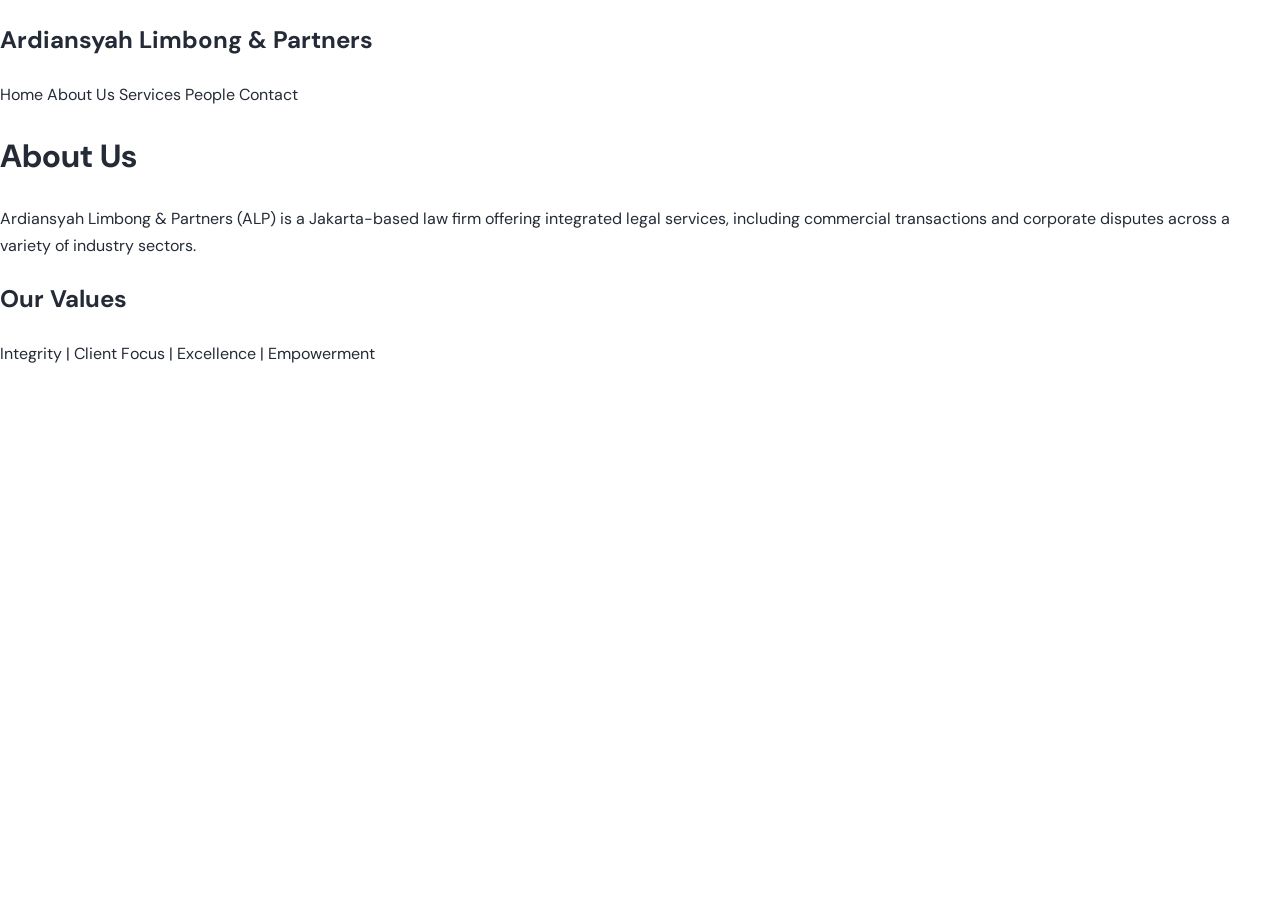
==== about.html @ 4fa2b1bb "Create about.html for ALP Law Firm Add an About Us page for ALP Law Firm with firm details and value" ====
<!DOCTYPE html>
<html lang="en">
<head>
  <meta charset="UTF-8">
  <meta name="viewport" content="width=device-width, initial-scale=1">
  <title>About Us | ALP Law Firm</title>
  <link rel="stylesheet" href="styles.css">
</head>
<body>
  <header>
    <h2>Ardiansyah Limbong & Partners</h2>
    <nav>
      <a href="index.html">Home</a>
      <a href="about.html">About Us</a>
      <a href="services.html">Services</a>
      <a href="people.html">People</a>
      <a href="contact.html">Contact</a>
    </nav>
  </header>

  <main>
    <h1>About Us</h1>
    <p>
      Ardiansyah Limbong & Partners (ALP) is a
      Jakarta-based law firm offering integrated
      legal services, including commercial
      transactions and corporate disputes
      across a variety of industry sectors.
    </p>

    <h2>Our Values</h2>
    <p>Integrity | Client Focus | Excellence | Empowerment</p>
  </main>
</body>
</html>
---- styles.css ----
@import url('https://fonts.googleapis.com/css2?family=DM+Sans:wght@400;500;600;700&family=Libre+Baskerville:ital,wght@0,400;0,700;1,400&display=swap');
:root{--navy:#12283a;--red:#b71e35;--ink:#242b36;--muted:#5d6572;--line:#e8eaed;--pale:#f5f6f7;--serif:'Libre Baskerville',Georgia,serif;--sans:'DM Sans',Arial,sans-serif}*{box-sizing:border-box}html{scroll-behavior:smooth}body{margin:0;color:var(--ink);font:16px/1.7 var(--sans);background:white}a{color:inherit;text-decoration:none}a:focus-visible,button:focus-visible{outline:3px solid #e2a7b0;outline-offset:4px}img{max-width:100%;display:block}.wrap{max-width:1460px;margin:0 auto;padding:0 5%}.skip{position:absolute;left:-1000px;top:0;background:white;z-index:100;padding:10px}.skip:focus{left:12px}.header{background:#fff;position:relative;z-index:20}.header-in{min-height:100px;display:flex;align-items:center;justify-content:space-between;gap:35px}.brand{display:flex;align-items:center;gap:14px;color:var(--navy);flex-shrink:0}.logo{display:flex;align-items:center;justify-content:center;width:58px;height:50px;background:var(--red);color:#fff;font:700 21px Georgia,serif;letter-spacing:2px}.brand-copy{display:block;line-height:1.2}.brand strong{font-size:13px;line-height:1.2;letter-spacing:.65px;display:block}.brand small{color:var(--red);font-size:10px;font-weight:800;letter-spacing:3px;display:block;margin-top:4px}.header nav{display:flex;align-items:center;gap:clamp(18px,2.3vw,43px)}.header nav a{font-size:17px;color:#121c2a;white-space:nowrap;transition:color .2s}.header nav a:hover{color:var(--red)}.nav-search{margin-left:15px;display:flex}.hamburger{display:none;background:none;border:0;font-size:27px;cursor:pointer;color:var(--navy)}.hero{min-height:520px;height:min(43vw,650px);position:relative;display:flex;align-items:flex-end;isolation:isolate;background-color:#17253c;background-image:linear-gradient(90deg,rgba(8,15,30,.90) 0%,rgba(10,21,38,.75) 31%,rgba(8,18,35,.25) 72%),url('https://images.unsplash.com/photo-1649416097303-ddf0c8a68fc3?auto=format&fit=crop&w=2200&q=85');background-position:center center;background-size:cover;overflow:hidden}.hero:after{content:"";position:absolute;right:0;bottom:0;border-top:90px solid transparent;border-right:90px solid white;z-index:-0}.hero-content{width:100%;position:relative;z-index:1;padding-top:80px;padding-bottom:65px}.eyebrow{font-size:12px;letter-spacing:2.4px;font-weight:700;color:var(--red);margin:0 0 23px}.eyebrow.light{color:#f4d7da}.hero h1{font-family:var(--serif);font-weight:400;font-size:clamp(38px,4.45vw,76px);line-height:1.2;letter-spacing:-2px;color:white;max-width:1160px;margin:0 0 25px}.hero h1 em{font-style:normal;color:#fff}.hero-sub{font-size:18px;color:#f0f0f4;margin:0 0 22px;max-width:750px}.hero-link{font-size:15px;color:#fff;border-bottom:1px solid #fff;padding-bottom:6px}.hero-link span{margin-left:15px}.photo-credit{position:absolute;right:98px;bottom:12px;color:#fff;font-size:10px;opacity:.7}.intro-band{background:#fff;padding:70px 0 86px}.intro-band-inner{display:flex;justify-content:space-between;gap:30px;align-items:center}.intro-statement{font-size:clamp(21px,2.1vw,30px);line-height:1.55;font-weight:400;letter-spacing:-.4px;max-width:1110px;color:#252436;margin:0 0 27px}.text-link{color:var(--red);text-decoration:underline;text-underline-offset:6px;font-size:20px}.text-link span{display:inline-block;margin-left:6px}.intro-ornament{font-size:84px;color:#f1e7e9;white-space:nowrap;font-weight:700;letter-spacing:-7px}.intro-ornament span{color:var(--red)}.section{padding:105px 0;scroll-margin-top:30px}.section h2{font-family:var(--serif);font-size:clamp(32px,3.25vw,49px);font-weight:400;line-height:1.32;margin:0 0 30px;color:var(--navy);letter-spacing:-1.3px}.section h2 em{font-weight:400;color:var(--red)}.section p{margin-top:0}.two-col{display:grid;grid-template-columns:1fr 1.07fr;column-gap:9%;align-items:start}.two-col>div:last-child{color:var(--muted)}.lead{font-size:20px;line-height:1.65;color:var(--ink);font-weight:500}.about{border-top:1px solid var(--line)}.tinted{background:#f8f9fa}.section-intro{max-width:750px;color:var(--muted)}.values-grid{display:grid;grid-template-columns:repeat(4,minmax(0,1fr));gap:18px;margin-top:35px}.values-grid article{padding:30px 24px 25px;background:white;border-top:3px solid var(--red);min-height:210px}.values-grid span,.num{color:var(--red);font-size:13px;font-weight:700}.values-grid h3,.practice-card h3{font-size:19px;line-height:1.35;color:var(--navy);margin:22px 0 12px}.values-grid p,.practice-card p{font-size:14px;color:var(--muted);line-height:1.65}.heading-row{display:flex;align-items:end;justify-content:space-between;gap:45px}.heading-row h2{max-width:850px}.heading-row>p{max-width:310px;color:var(--muted);font-size:15px;margin-bottom:38px}.practice-grid{display:grid;grid-template-columns:repeat(4,minmax(0,1fr));margin-top:35px;border-top:1px solid #e0e3e8;border-left:1px solid #e0e3e8}.practice-card{padding:30px 23px 20px;border-right:1px solid #e0e3e8;border-bottom:1px solid #e0e3e8;transition:background .2s}.practice-card:hover{background:#faf7f8}.practice-card h3{margin:14px 0 10px}.retainer{background:#142a3e;color:#ecf0f4}.retainer h2{color:white}.retainer h2 em{color:#f1b9c3}.retainer .lead{color:#fff}.retainer .two-col>div:last-child,.contact .two-col>div:last-child{color:#d5e0e9}.fine{font-size:13px;color:#b9c5cf}.button{display:inline-block;background:var(--red);color:white;padding:13px 19px;font-size:14px;font-weight:700;margin-top:20px}.button.outline{background:transparent;border:1px solid white}.people{background:white}.people-grid{display:grid;grid-template-columns:repeat(3,minmax(0,1fr));gap:35px 25px;margin-top:35px}.person{background:#f8f9fa;border-bottom:2px solid #e6e8eb}.person img{width:100%;height:340px;object-fit:contain;object-position:bottom center;background:#e9ebed;padding-top:10px}.person-text{padding:26px}.person .role{font-size:12px;text-transform:uppercase;color:var(--red);font-weight:700;letter-spacing:1.2px;margin:0 0 7px}.person h3{font-family:var(--serif);font-size:23px;color:var(--navy);margin:0 0 12px}.person p:not(.role){font-size:14px;color:var(--muted);line-height:1.7;min-height:128px}.person a{font-size:13px;color:var(--red);overflow-wrap:anywhere}.contact{background:#0d1b29;color:white}.contact h2{color:white}.contact h2 em{color:#f0bcc5}.contact-details{display:grid;grid-template-columns:1fr 1fr;gap:30px}.contact-details>div{padding-top:17px;border-top:1px solid #526071}.contact-details span{display:block;font-size:11px;color:#f4b4bf;letter-spacing:1.5px;margin-bottom:10px}.contact-details address{font-style:normal}.contact-details a:hover{color:#f1b0c0}footer{background:#0a1520;color:#d5dbe2;padding:45px 0 20px}.footer-row{display:flex;justify-content:space-between;align-items:center;padding-bottom:30px}.footer-brand{display:flex;align-items:center;gap:15px;font-size:14px;line-height:1.4;font-weight:700}.footer-brand small{font-size:10px;color:#b8c5d2}.mini-logo{display:block;padding:12px;background:var(--red);color:white;font:700 20px Georgia,serif}.footer-bottom{border-top:1px solid #33404f;padding-top:20px;display:flex;justify-content:space-between;gap:25px;color:#a7b4c1;font-size:11px}.footer-bottom span:last-child{max-width:580px;text-align:right}@media(max-width:1100px){.header nav{gap:19px}.header nav a{font-size:14px}.brand strong{font-size:11px}.practice-grid{grid-template-columns:repeat(3,1fr)}.people-grid{grid-template-columns:repeat(2,1fr)}.values-grid{grid-template-columns:repeat(2,1fr)}}@media(max-width:760px){.wrap{padding:0 6%}.header-in{min-height:78px}.logo{height:45px;width:53px}.hamburger{display:block}.header nav{display:none;position:absolute;top:100%;left:0;right:0;background:white;box-shadow:0 15px 35px #16283b2b;padding:20px 6% 25px;flex-direction:column;align-items:stretch;gap:0}.header nav.open{display:flex}.header nav a{font-size:17px;padding:10px 0;border-bottom:1px solid #edf0f3}.header nav .nav-search{display:none}.hero{height:550px;min-height:500px;background-position:62% center}.hero-content{padding-bottom:58px}.hero h1{letter-spacing:-1px}.hero:after{border-top-width:55px;border-right-width:55px}.hero-sub{font-size:15px}.intro-band{padding:55px 0}.intro-ornament{display:none}.two-col{grid-template-columns:1fr;gap:25px}.section{padding:72px 0}.heading-row{display:block}.heading-row>p{margin-bottom:15px}.practice-grid{grid-template-columns:repeat(2,1fr)}.people-grid{grid-template-columns:1fr}.person img{height:330px}.person p:not(.role){min-height:auto}.contact-details{grid-template-columns:1fr}.footer-bottom{flex-direction:column}.footer-bottom span:last-child{text-align:left}.photo-credit{right:48px}}@media(max-width:480px){.brand strong{font-size:10px}.hero h1{font-size:37px}.hero{height:525px}.practice-grid{grid-template-columns:1fr}.values-grid{grid-template-columns:1fr}.person img{height:320px}.contact h2{font-size:32px}}
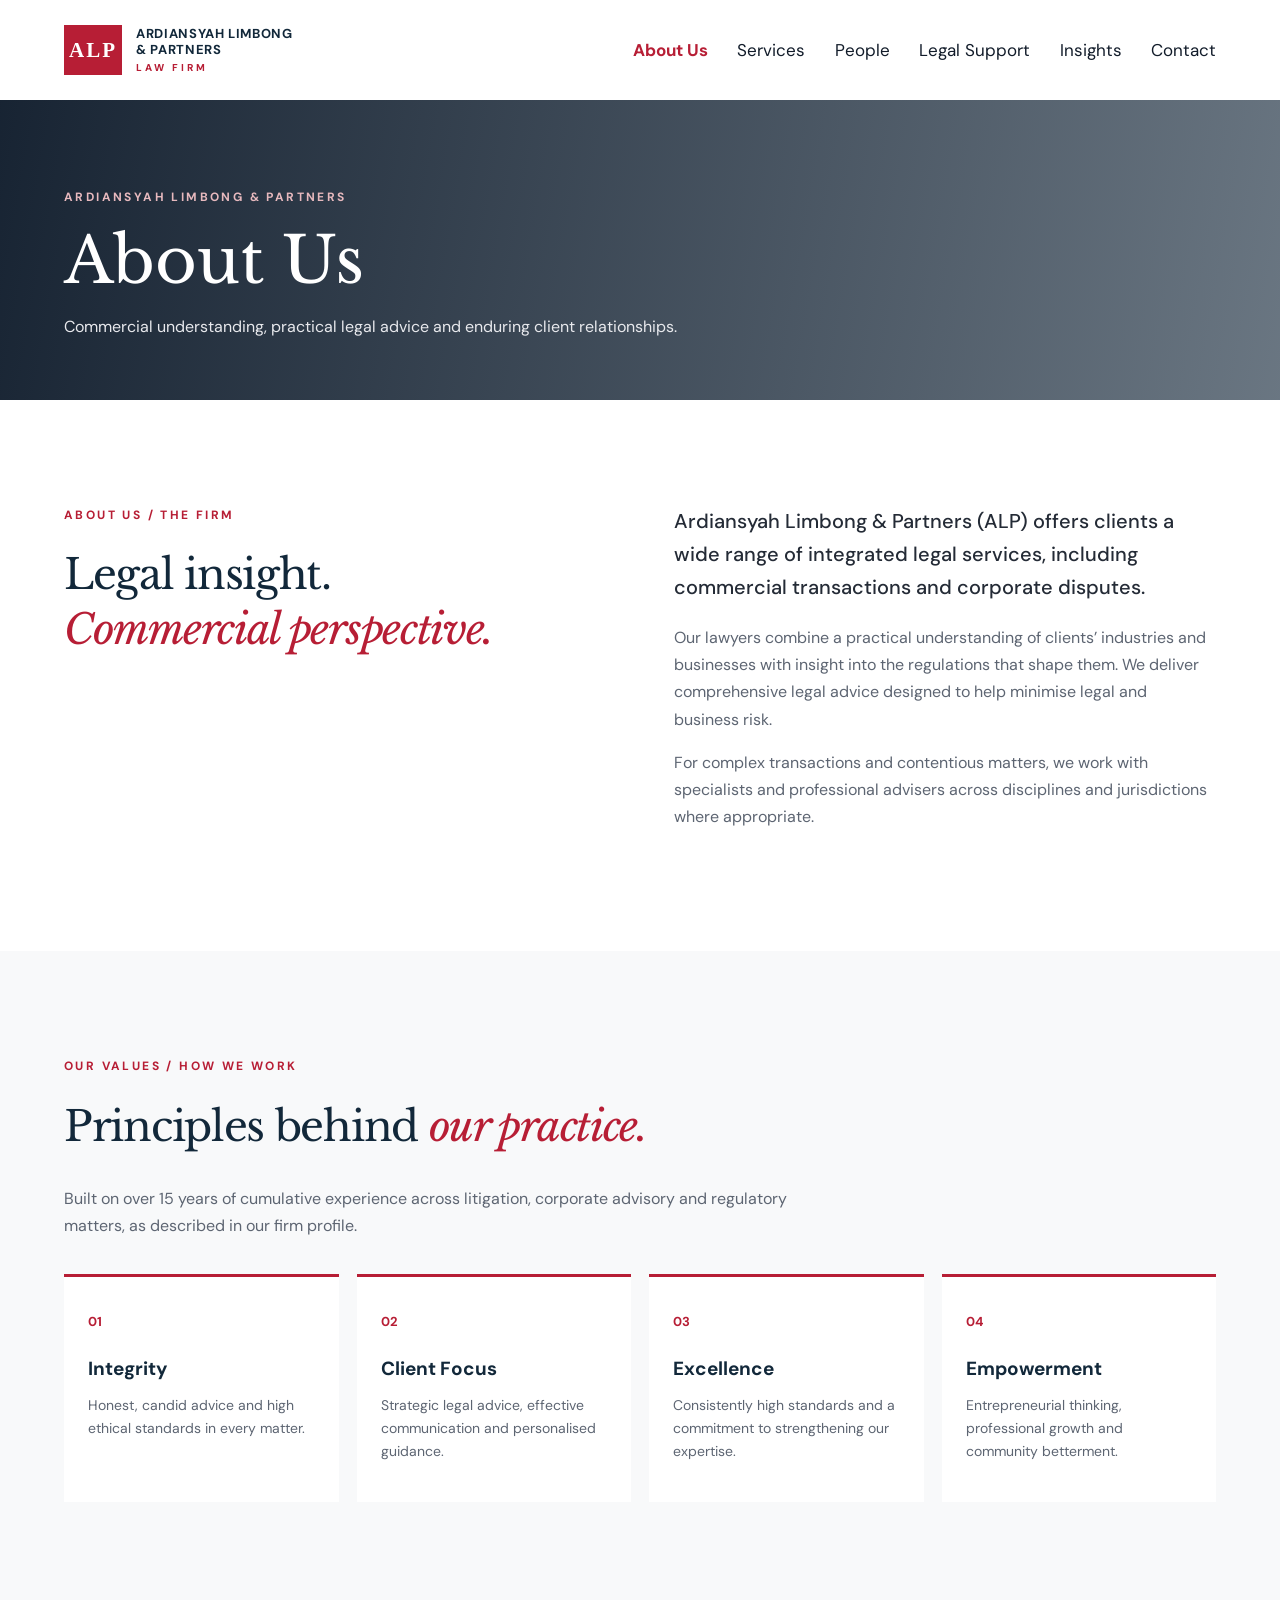
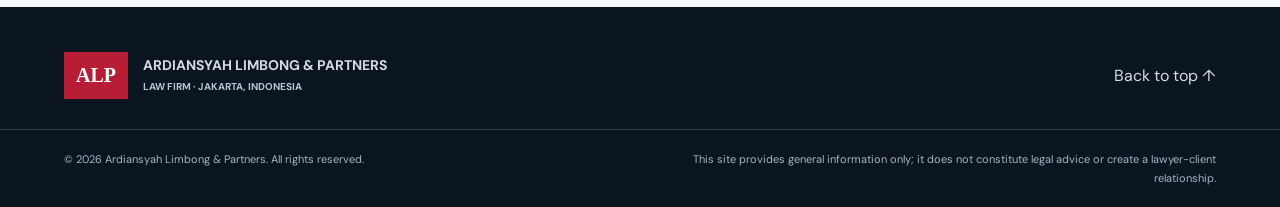
==== commit aefa3141: "Add files via upload" ====
--- a/about.html
+++ b/about.html
@@ -1,36 +1 @@
-
-<!DOCTYPE html>
-<html lang="en">
-<head>
-  <meta charset="UTF-8">
-  <meta name="viewport" content="width=device-width, initial-scale=1">
-  <title>About Us | ALP Law Firm</title>
-  <link rel="stylesheet" href="styles.css">
-</head>
-<body>
-  <header>
-    <h2>Ardiansyah Limbong & Partners</h2>
-    <nav>
-      <a href="index.html">Home</a>
-      <a href="about.html">About Us</a>
-      <a href="services.html">Services</a>
-      <a href="people.html">People</a>
-      <a href="contact.html">Contact</a>
-    </nav>
-  </header>
-
-  <main>
-    <h1>About Us</h1>
-    <p>
-      Ardiansyah Limbong & Partners (ALP) is a
-      Jakarta-based law firm offering integrated
-      legal services, including commercial
-      transactions and corporate disputes
-      across a variety of industry sectors.
-    </p>
-
-    <h2>Our Values</h2>
-    <p>Integrity | Client Focus | Excellence | Empowerment</p>
-  </main>
-</body>
-</html>
+<!DOCTYPE html><html lang="en"><head><meta charset="utf-8"><meta name="viewport" content="width=device-width,initial-scale=1"><meta name="description" content="Commercial understanding, practical legal advice and enduring client relationships."><meta name="theme-color" content="#12283a"><title>About Us | Ardiansyah Limbong &amp; Partners</title><link rel="canonical" href="https://arlplawfirm.web.id/about.html"><link rel="icon" type="image/svg+xml" href="favicon.svg"><link rel="stylesheet" href="styles.css"><script defer src="script.js"></script></head><body><a class="skip" href="#main">Skip to content</a><header class="header"><div class="wrap header-in"><a aria-label="ALP Law Firm — Home" class="brand" href="index.html"><span class="logo">ALP</span><span class="brand-copy"><strong>ARDIANSYAH LIMBONG<br/>&amp; PARTNERS</strong><small>LAW FIRM</small></span></a><button aria-controls="nav" aria-expanded="false" aria-label="Toggle navigation" class="hamburger" type="button">☰</button><nav id="nav" aria-label="Primary navigation"><a href="about.html" aria-current="page">About Us</a><a href="services.html">Services</a><a href="people.html">People</a><a href="legal-support.html">Legal Support</a><a href="insights.html">Insights</a><a href="contact.html">Contact</a></nav></div></header><main id="main"><section class="inner-hero"><div class="wrap"><p class="eyebrow light">ARDIANSYAH LIMBONG &amp; PARTNERS</p><h1>About Us</h1><p>Commercial understanding, practical legal advice and enduring client relationships.</p></div></section><section class="section about" id="about"><div class="wrap two-col"><div><p class="eyebrow">ABOUT US / THE FIRM</p><h2>Legal insight.<br/><em>Commercial perspective.</em></h2></div><div><p class="lead">Ardiansyah Limbong &amp; Partners (ALP) offers clients a wide range of integrated legal services, including commercial transactions and corporate disputes.</p><p>Our lawyers combine a practical understanding of clients’ industries and businesses with insight into the regulations that shape them. We deliver comprehensive legal advice designed to help minimise legal and business risk.</p><p>For complex transactions and contentious matters, we work with specialists and professional advisers across disciplines and jurisdictions where appropriate.</p></div></div></section><section class="values section tinted" id="values"><div class="wrap"><p class="eyebrow">OUR VALUES / HOW WE WORK</p><h2>Principles behind <em>our practice.</em></h2><p class="section-intro">Built on over 15 years of cumulative experience across litigation, corporate advisory and regulatory matters, as described in our firm profile.</p><div class="values-grid"><article><span>01</span><h3>Integrity</h3><p>Honest, candid advice and high ethical standards in every matter.</p></article><article><span>02</span><h3>Client Focus</h3><p>Strategic legal advice, effective communication and personalised guidance.</p></article><article><span>03</span><h3>Excellence</h3><p>Consistently high standards and a commitment to strengthening our expertise.</p></article><article><span>04</span><h3>Empowerment</h3><p>Entrepreneurial thinking, professional growth and community betterment.</p></article></div></div></section></main><footer><div class="wrap footer-row"><div class="footer-brand"><span class="mini-logo">ALP</span><span>ARDIANSYAH LIMBONG &amp; PARTNERS<br/><small>LAW FIRM · JAKARTA, INDONESIA</small></span></div><a href="index.html">Back to top ↑</a></div><div class="wrap footer-bottom"><span>© <span id="year">2026</span> Ardiansyah Limbong &amp; Partners. All rights reserved.</span><span>This site provides general information only; it does not constitute legal advice or create a lawyer-client relationship.</span></div></footer></body></html>
--- a/styles.css
+++ b/styles.css
@@ -1,2 +1,5 @@
 @import url('https://fonts.googleapis.com/css2?family=DM+Sans:wght@400;500;600;700&family=Libre+Baskerville:ital,wght@0,400;0,700;1,400&display=swap');
 :root{--navy:#12283a;--red:#b71e35;--ink:#242b36;--muted:#5d6572;--line:#e8eaed;--pale:#f5f6f7;--serif:'Libre Baskerville',Georgia,serif;--sans:'DM Sans',Arial,sans-serif}*{box-sizing:border-box}html{scroll-behavior:smooth}body{margin:0;color:var(--ink);font:16px/1.7 var(--sans);background:white}a{color:inherit;text-decoration:none}a:focus-visible,button:focus-visible{outline:3px solid #e2a7b0;outline-offset:4px}img{max-width:100%;display:block}.wrap{max-width:1460px;margin:0 auto;padding:0 5%}.skip{position:absolute;left:-1000px;top:0;background:white;z-index:100;padding:10px}.skip:focus{left:12px}.header{background:#fff;position:relative;z-index:20}.header-in{min-height:100px;display:flex;align-items:center;justify-content:space-between;gap:35px}.brand{display:flex;align-items:center;gap:14px;color:var(--navy);flex-shrink:0}.logo{display:flex;align-items:center;justify-content:center;width:58px;height:50px;background:var(--red);color:#fff;font:700 21px Georgia,serif;letter-spacing:2px}.brand-copy{display:block;line-height:1.2}.brand strong{font-size:13px;line-height:1.2;letter-spacing:.65px;display:block}.brand small{color:var(--red);font-size:10px;font-weight:800;letter-spacing:3px;display:block;margin-top:4px}.header nav{display:flex;align-items:center;gap:clamp(18px,2.3vw,43px)}.header nav a{font-size:17px;color:#121c2a;white-space:nowrap;transition:color .2s}.header nav a:hover{color:var(--red)}.nav-search{margin-left:15px;display:flex}.hamburger{display:none;background:none;border:0;font-size:27px;cursor:pointer;color:var(--navy)}.hero{min-height:520px;height:min(43vw,650px);position:relative;display:flex;align-items:flex-end;isolation:isolate;background-color:#17253c;background-image:linear-gradient(90deg,rgba(8,15,30,.90) 0%,rgba(10,21,38,.75) 31%,rgba(8,18,35,.25) 72%),url('https://images.unsplash.com/photo-1649416097303-ddf0c8a68fc3?auto=format&fit=crop&w=2200&q=85');background-position:center center;background-size:cover;overflow:hidden}.hero:after{content:"";position:absolute;right:0;bottom:0;border-top:90px solid transparent;border-right:90px solid white;z-index:-0}.hero-content{width:100%;position:relative;z-index:1;padding-top:80px;padding-bottom:65px}.eyebrow{font-size:12px;letter-spacing:2.4px;font-weight:700;color:var(--red);margin:0 0 23px}.eyebrow.light{color:#f4d7da}.hero h1{font-family:var(--serif);font-weight:400;font-size:clamp(38px,4.45vw,76px);line-height:1.2;letter-spacing:-2px;color:white;max-width:1160px;margin:0 0 25px}.hero h1 em{font-style:normal;color:#fff}.hero-sub{font-size:18px;color:#f0f0f4;margin:0 0 22px;max-width:750px}.hero-link{font-size:15px;color:#fff;border-bottom:1px solid #fff;padding-bottom:6px}.hero-link span{margin-left:15px}.photo-credit{position:absolute;right:98px;bottom:12px;color:#fff;font-size:10px;opacity:.7}.intro-band{background:#fff;padding:70px 0 86px}.intro-band-inner{display:flex;justify-content:space-between;gap:30px;align-items:center}.intro-statement{font-size:clamp(21px,2.1vw,30px);line-height:1.55;font-weight:400;letter-spacing:-.4px;max-width:1110px;color:#252436;margin:0 0 27px}.text-link{color:var(--red);text-decoration:underline;text-underline-offset:6px;font-size:20px}.text-link span{display:inline-block;margin-left:6px}.intro-ornament{font-size:84px;color:#f1e7e9;white-space:nowrap;font-weight:700;letter-spacing:-7px}.intro-ornament span{color:var(--red)}.section{padding:105px 0;scroll-margin-top:30px}.section h2{font-family:var(--serif);font-size:clamp(32px,3.25vw,49px);font-weight:400;line-height:1.32;margin:0 0 30px;color:var(--navy);letter-spacing:-1.3px}.section h2 em{font-weight:400;color:var(--red)}.section p{margin-top:0}.two-col{display:grid;grid-template-columns:1fr 1.07fr;column-gap:9%;align-items:start}.two-col>div:last-child{color:var(--muted)}.lead{font-size:20px;line-height:1.65;color:var(--ink);font-weight:500}.about{border-top:1px solid var(--line)}.tinted{background:#f8f9fa}.section-intro{max-width:750px;color:var(--muted)}.values-grid{display:grid;grid-template-columns:repeat(4,minmax(0,1fr));gap:18px;margin-top:35px}.values-grid article{padding:30px 24px 25px;background:white;border-top:3px solid var(--red);min-height:210px}.values-grid span,.num{color:var(--red);font-size:13px;font-weight:700}.values-grid h3,.practice-card h3{font-size:19px;line-height:1.35;color:var(--navy);margin:22px 0 12px}.values-grid p,.practice-card p{font-size:14px;color:var(--muted);line-height:1.65}.heading-row{display:flex;align-items:end;justify-content:space-between;gap:45px}.heading-row h2{max-width:850px}.heading-row>p{max-width:310px;color:var(--muted);font-size:15px;margin-bottom:38px}.practice-grid{display:grid;grid-template-columns:repeat(4,minmax(0,1fr));margin-top:35px;border-top:1px solid #e0e3e8;border-left:1px solid #e0e3e8}.practice-card{padding:30px 23px 20px;border-right:1px solid #e0e3e8;border-bottom:1px solid #e0e3e8;transition:background .2s}.practice-card:hover{background:#faf7f8}.practice-card h3{margin:14px 0 10px}.retainer{background:#142a3e;color:#ecf0f4}.retainer h2{color:white}.retainer h2 em{color:#f1b9c3}.retainer .lead{color:#fff}.retainer .two-col>div:last-child,.contact .two-col>div:last-child{color:#d5e0e9}.fine{font-size:13px;color:#b9c5cf}.button{display:inline-block;background:var(--red);color:white;padding:13px 19px;font-size:14px;font-weight:700;margin-top:20px}.button.outline{background:transparent;border:1px solid white}.people{background:white}.people-grid{display:grid;grid-template-columns:repeat(3,minmax(0,1fr));gap:35px 25px;margin-top:35px}.person{background:#f8f9fa;border-bottom:2px solid #e6e8eb}.person img{width:100%;height:340px;object-fit:contain;object-position:bottom center;background:#e9ebed;padding-top:10px}.person-text{padding:26px}.person .role{font-size:12px;text-transform:uppercase;color:var(--red);font-weight:700;letter-spacing:1.2px;margin:0 0 7px}.person h3{font-family:var(--serif);font-size:23px;color:var(--navy);margin:0 0 12px}.person p:not(.role){font-size:14px;color:var(--muted);line-height:1.7;min-height:128px}.person a{font-size:13px;color:var(--red);overflow-wrap:anywhere}.contact{background:#0d1b29;color:white}.contact h2{color:white}.contact h2 em{color:#f0bcc5}.contact-details{display:grid;grid-template-columns:1fr 1fr;gap:30px}.contact-details>div{padding-top:17px;border-top:1px solid #526071}.contact-details span{display:block;font-size:11px;color:#f4b4bf;letter-spacing:1.5px;margin-bottom:10px}.contact-details address{font-style:normal}.contact-details a:hover{color:#f1b0c0}footer{background:#0a1520;color:#d5dbe2;padding:45px 0 20px}.footer-row{display:flex;justify-content:space-between;align-items:center;padding-bottom:30px}.footer-brand{display:flex;align-items:center;gap:15px;font-size:14px;line-height:1.4;font-weight:700}.footer-brand small{font-size:10px;color:#b8c5d2}.mini-logo{display:block;padding:12px;background:var(--red);color:white;font:700 20px Georgia,serif}.footer-bottom{border-top:1px solid #33404f;padding-top:20px;display:flex;justify-content:space-between;gap:25px;color:#a7b4c1;font-size:11px}.footer-bottom span:last-child{max-width:580px;text-align:right}@media(max-width:1100px){.header nav{gap:19px}.header nav a{font-size:14px}.brand strong{font-size:11px}.practice-grid{grid-template-columns:repeat(3,1fr)}.people-grid{grid-template-columns:repeat(2,1fr)}.values-grid{grid-template-columns:repeat(2,1fr)}}@media(max-width:760px){.wrap{padding:0 6%}.header-in{min-height:78px}.logo{height:45px;width:53px}.hamburger{display:block}.header nav{display:none;position:absolute;top:100%;left:0;right:0;background:white;box-shadow:0 15px 35px #16283b2b;padding:20px 6% 25px;flex-direction:column;align-items:stretch;gap:0}.header nav.open{display:flex}.header nav a{font-size:17px;padding:10px 0;border-bottom:1px solid #edf0f3}.header nav .nav-search{display:none}.hero{height:550px;min-height:500px;background-position:62% center}.hero-content{padding-bottom:58px}.hero h1{letter-spacing:-1px}.hero:after{border-top-width:55px;border-right-width:55px}.hero-sub{font-size:15px}.intro-band{padding:55px 0}.intro-ornament{display:none}.two-col{grid-template-columns:1fr;gap:25px}.section{padding:72px 0}.heading-row{display:block}.heading-row>p{margin-bottom:15px}.practice-grid{grid-template-columns:repeat(2,1fr)}.people-grid{grid-template-columns:1fr}.person img{height:330px}.person p:not(.role){min-height:auto}.contact-details{grid-template-columns:1fr}.footer-bottom{flex-direction:column}.footer-bottom span:last-child{text-align:left}.photo-credit{right:48px}}@media(max-width:480px){.brand strong{font-size:10px}.hero h1{font-size:37px}.hero{height:525px}.practice-grid{grid-template-columns:1fr}.values-grid{grid-template-columns:1fr}.person img{height:320px}.contact h2{font-size:32px}}
+
+/* Multi-page layout, shared across every page */
+.header nav a[aria-current="page"]{color:var(--red);font-weight:700}.inner-hero{min-height:300px;display:flex;align-items:end;background:linear-gradient(100deg,rgba(9,22,38,.94),rgba(14,34,53,.62)),url('https://images.unsplash.com/photo-1649416097303-ddf0c8a68fc3?auto=format&fit=crop&w=1800&q=80') center 48%/cover;color:#fff}.inner-hero .wrap{width:100%;padding-top:75px;padding-bottom:60px}.inner-hero h1{font-family:var(--serif);font-size:clamp(39px,5vw,68px);font-weight:400;line-height:1.15;margin:0 0 15px;color:white}.inner-hero p{max-width:700px;margin:0;color:#e8e9ed}.inner-hero .eyebrow{color:#e7b9be;margin:0 0 17px}.inner-hero + .section{border-top:0}.page-crumb{font-size:12px;color:#f4bec7;letter-spacing:2px;text-transform:uppercase}.inner-content{min-height:45vh}.breadcrumb{padding-top:25px;font-size:12px;color:var(--muted)}.breadcrumb a{color:var(--red)}.editorial{max-width:760px}.editorial p{font-size:18px;line-height:1.8;color:var(--muted)}.insight-box{margin-top:32px;padding:34px;background:#f7f8fa;border-left:4px solid var(--red)}.insight-box h2{font:400 28px var(--serif);margin:0 0 15px;color:var(--navy)}.home-links{display:grid;grid-template-columns:repeat(3,1fr);gap:20px;margin-top:20px}.home-links a{padding:28px;border:1px solid var(--line);font-size:18px;font-weight:600;color:var(--navy)}.home-links a span{float:right;color:var(--red)}.home-links a:hover{background:#faf7f8}.site-note{font-size:13px;color:var(--muted)}@media(max-width:760px){.inner-hero{min-height:260px}.home-links{grid-template-columns:1fr}}
